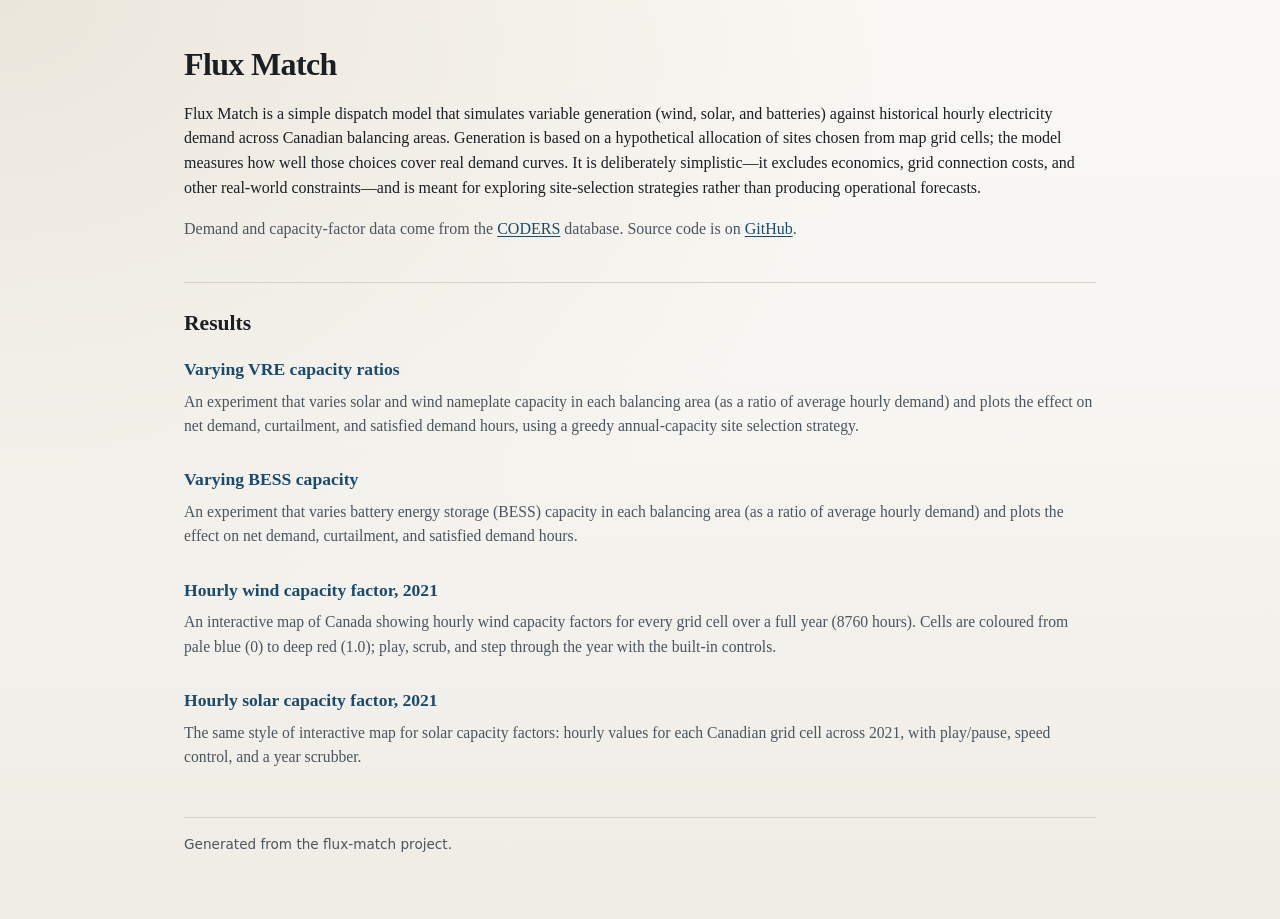
==== docs/index.html @ 7ee2c496 "Common CSS styles across articles" ====
<!DOCTYPE html>
<html lang="en">
<head>
  <meta charset="utf-8">
  <meta name="viewport" content="width=device-width, initial-scale=1">
  <title>Flux Match</title>
  <link rel="stylesheet" href="article.css">
</head>
<body>
  <main>
    <h1>Flux Match</h1>
    <p>
      Flux Match is a simple dispatch model that simulates variable generation
      (wind, solar, and batteries) against historical hourly electricity demand
      across Canadian balancing areas. Generation is based on a hypothetical
      allocation of sites chosen from map grid cells; the model measures how
      well those choices cover real demand curves. It is deliberately
      simplistic—it excludes economics, grid connection costs, and other
      real-world constraints—and is meant for exploring site-selection
      strategies rather than producing operational forecasts.
    </p>
    <p class="muted">
      Demand and capacity-factor data come from the
      <a href="https://coders.cme-emh.ca/">CODERS</a> database.
      Source code is on
      <a href="https://github.com/jarthorn/flux-match">GitHub</a>.
    </p>

    <h2>Results</h2>
    <ul class="results">
      <li>
        <h3><a href="vary-capacity-ratio.html">Varying VRE capacity ratios</a></h3>
        <p>
          An experiment that varies solar and wind nameplate capacity in each
          balancing area (as a ratio of average hourly demand) and plots the
          effect on net demand, curtailment, and satisfied demand hours, using
          a greedy annual-capacity site selection strategy.
        </p>
      </li>
      <li>
        <h3><a href="vary-bess-capacity.html">Varying BESS capacity</a></h3>
        <p>
          An experiment that varies battery energy storage (BESS) capacity in each
          balancing area (as a ratio of average hourly demand) and plots the
          effect on net demand, curtailment, and satisfied demand hours.
        </p>
      </li>
      <li>
        <h3><a href="cf-animation-wind-20261105-1019.html">Hourly wind capacity factor, 2021</a></h3>
        <p>
          An interactive map of Canada showing hourly wind capacity factors for
          every grid cell over a full year (8760 hours). Cells are coloured
          from pale blue (0) to deep red (1.0); play, scrub, and step through
          the year with the built-in controls.
        </p>
      </li>
      <li>
        <h3><a href="cf-animation-solar-20261105-1020.html">Hourly solar capacity factor, 2021</a></h3>
        <p>
          The same style of interactive map for solar capacity factors: hourly
          values for each Canadian grid cell across 2021, with play/pause,
          speed control, and a year scrubber.
        </p>
      </li>
    </ul>

    <footer>
      Generated from the flux-match project.
    </footer>
  </main>
</body>
</html>
---- docs/article.css ----
:root {
  --bg: #f7f6f2;
  --ink: #1a1f24;
  --muted: #4a5560;
  --rule: #d5d1c8;
  --panel: #ffffff;
  --link: #1a4a6e;
}
* { box-sizing: border-box; }
body {
  margin: 0;
  font-family: "Iowan Old Style", "Palatino Linotype", Palatino, Georgia, serif;
  color: var(--ink);
  background:
    radial-gradient(ellipse at top left, #ebe6dc 0%, transparent 50%),
    linear-gradient(180deg, #faf8f4 0%, var(--bg) 40%, #efece5 100%);
  line-height: 1.55;
}
main {
  max-width: 960px;
  margin: 0 auto;
  padding: 2.5rem 1.5rem 4rem;
}
h1 {
  font-size: 2rem;
  font-weight: 600;
  letter-spacing: -0.02em;
  margin: 0 0 0.75rem;
}
h2 {
  font-size: 1.35rem;
  font-weight: 600;
  margin: 2.5rem 0 1rem;
  padding-top: 1.5rem;
  border-top: 1px solid var(--rule);
}
p {
  margin: 0 0 1rem;
  color: var(--ink);
}
.lede {
  font-size: 1.1rem;
  color: var(--muted);
  max-width: 42rem;
  margin: 0 0 1.5rem;
}
.muted { color: var(--muted); }
a {
  color: var(--link);
  text-underline-offset: 0.12em;
}
a:hover { text-decoration-thickness: 2px; }
.meta {
  font-family: ui-sans-serif, system-ui, sans-serif;
  font-size: 0.85rem;
  color: var(--muted);
  border-top: 1px solid var(--rule);
  border-bottom: 1px solid var(--rule);
  padding: 0.85rem 0;
  margin-bottom: 2.5rem;
}
.meta dt {
  display: inline;
  font-weight: 600;
  color: var(--ink);
}
.meta dd {
  display: inline;
  margin: 0 1.25rem 0 0.35rem;
}
.chart {
  background: var(--panel);
  border: 1px solid var(--rule);
  border-radius: 4px;
  padding: 0.5rem 0.5rem 0.25rem;
  margin: 0 0 2rem;
  box-shadow: 0 1px 0 rgba(26, 31, 36, 0.04);
}
.chart-wrap { width: 100%; height: 420px; }
.results {
  list-style: none;
  padding: 0;
  margin: 0;
}
.results li {
  margin: 0 0 1.75rem;
}
.results h3 {
  font-size: 1.1rem;
  font-weight: 600;
  margin: 0 0 0.4rem;
}
.results h3 a { text-decoration: none; }
.results h3 a:hover { text-decoration: underline; }
.results p {
  margin: 0;
  color: var(--muted);
  font-size: 0.98rem;
}
footer {
  margin-top: 3rem;
  padding-top: 1rem;
  border-top: 1px solid var(--rule);
  font-family: ui-sans-serif, system-ui, sans-serif;
  font-size: 0.85rem;
  color: var(--muted);
}
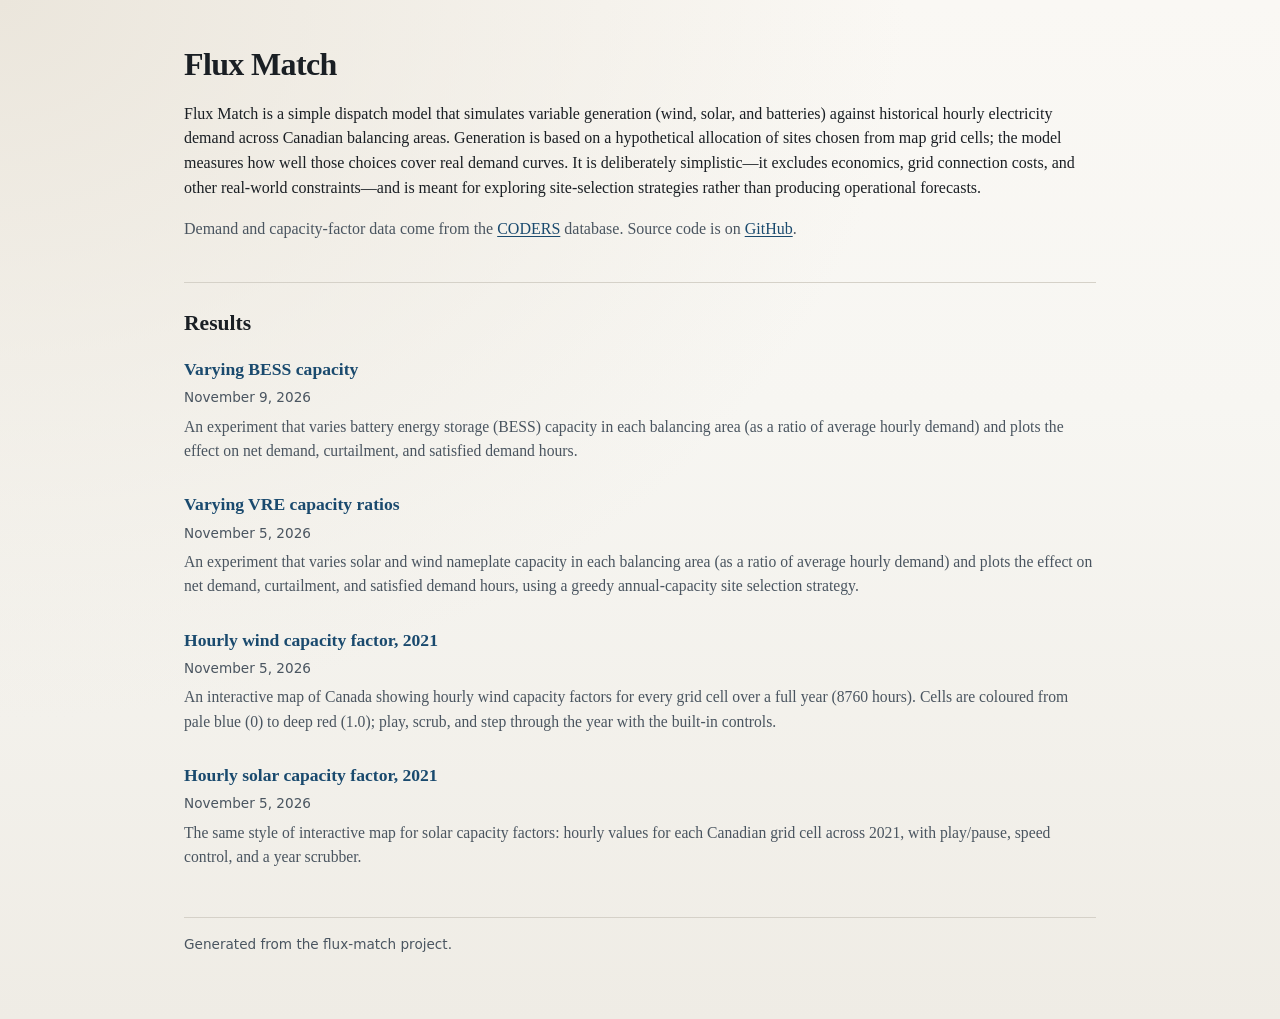
==== commit 4ea133a3: "Add publication date to articles" ====
--- a/docs/index.html
+++ b/docs/index.html
@@ -29,7 +29,17 @@
     <h2>Results</h2>
     <ul class="results">
       <li>
+        <h3><a href="vary-bess-capacity.html">Varying BESS capacity</a></h3>
+        <time class="pub-date" datetime="2026-11-09">November 9, 2026</time>
+        <p>
+          An experiment that varies battery energy storage (BESS) capacity in each
+          balancing area (as a ratio of average hourly demand) and plots the
+          effect on net demand, curtailment, and satisfied demand hours.
+        </p>
+      </li>
+      <li>
         <h3><a href="vary-capacity-ratio.html">Varying VRE capacity ratios</a></h3>
+        <time class="pub-date" datetime="2026-11-05">November 5, 2026</time>
         <p>
           An experiment that varies solar and wind nameplate capacity in each
           balancing area (as a ratio of average hourly demand) and plots the
@@ -38,15 +48,8 @@
         </p>
       </li>
       <li>
-        <h3><a href="vary-bess-capacity.html">Varying BESS capacity</a></h3>
-        <p>
-          An experiment that varies battery energy storage (BESS) capacity in each
-          balancing area (as a ratio of average hourly demand) and plots the
-          effect on net demand, curtailment, and satisfied demand hours.
-        </p>
-      </li>
-      <li>
         <h3><a href="cf-animation-wind-20261105-1019.html">Hourly wind capacity factor, 2021</a></h3>
+        <time class="pub-date" datetime="2026-11-05">November 5, 2026</time>
         <p>
           An interactive map of Canada showing hourly wind capacity factors for
           every grid cell over a full year (8760 hours). Cells are coloured
@@ -56,6 +59,7 @@
       </li>
       <li>
         <h3><a href="cf-animation-solar-20261105-1020.html">Hourly solar capacity factor, 2021</a></h3>
+        <time class="pub-date" datetime="2026-11-05">November 5, 2026</time>
         <p>
           The same style of interactive map for solar capacity factors: hourly
           values for each Canadian grid cell across 2021, with play/pause,
--- a/docs/article.css
+++ b/docs/article.css
@@ -88,10 +88,17 @@
 .results h3 {
   font-size: 1.1rem;
   font-weight: 600;
-  margin: 0 0 0.4rem;
+  margin: 0 0 0.25rem;
 }
 .results h3 a { text-decoration: none; }
 .results h3 a:hover { text-decoration: underline; }
+.results .pub-date {
+  display: block;
+  font-family: ui-sans-serif, system-ui, sans-serif;
+  font-size: 0.85rem;
+  color: var(--muted);
+  margin: 0 0 0.4rem;
+}
 .results p {
   margin: 0;
   color: var(--muted);
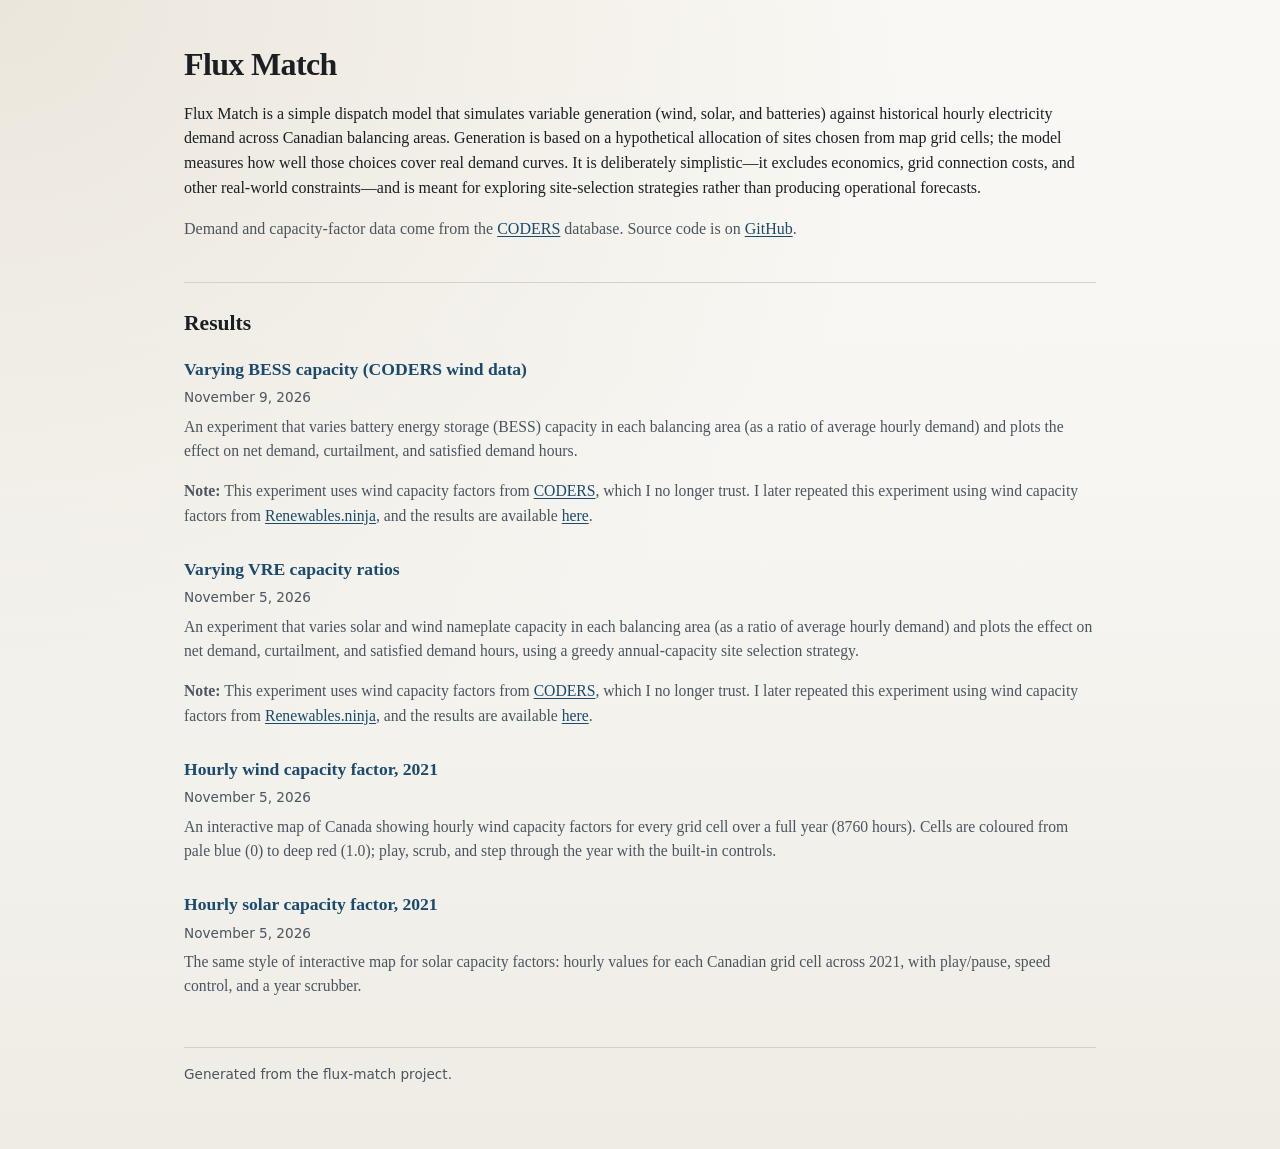
==== commit 0d371b5b: "Added note on coders CF wind data" ====
--- a/docs/index.html
+++ b/docs/index.html
@@ -29,12 +29,19 @@
     <h2>Results</h2>
     <ul class="results">
       <li>
-        <h3><a href="vary-bess-capacity.html">Varying BESS capacity</a></h3>
+        <h3><a href="vary-bess-capacity.html">Varying BESS capacity (CODERS wind data)</a></h3>
         <time class="pub-date" datetime="2026-11-09">November 9, 2026</time>
         <p>
           An experiment that varies battery energy storage (BESS) capacity in each
           balancing area (as a ratio of average hourly demand) and plots the
           effect on net demand, curtailment, and satisfied demand hours.
+        </p>
+        <p>
+          <strong>Note:</strong> This experiment uses wind capacity factors from
+          <a href="https://coders.cme-emh.ca/">CODERS</a>, which I no longer trust.
+          I later repeated this experiment using wind capacity factors from
+          <a href="https://renewables.ninja">Renewables.ninja</a>, and the results
+          are available <a href="vary-bess-capacity-renewables-ninja.html">here</a>.
         </p>
       </li>
       <li>
@@ -45,6 +52,13 @@
           balancing area (as a ratio of average hourly demand) and plots the
           effect on net demand, curtailment, and satisfied demand hours, using
           a greedy annual-capacity site selection strategy.
+        </p>
+        <p>
+          <strong>Note:</strong> This experiment uses wind capacity factors from
+          <a href="https://coders.cme-emh.ca/">CODERS</a>, which I no longer trust.
+          I later repeated this experiment using wind capacity factors from
+          <a href="https://renewables.ninja">Renewables.ninja</a>, and the results
+          are available <a href="vary-capacity-ratio-renewables-ninja.html">here</a>.
         </p>
       </li>
       <li>
--- a/docs/article.css
+++ b/docs/article.css
@@ -100,7 +100,7 @@
   margin: 0 0 0.4rem;
 }
 .results p {
-  margin: 0;
+  margin: 0 0 1rem;
   color: var(--muted);
   font-size: 0.98rem;
 }
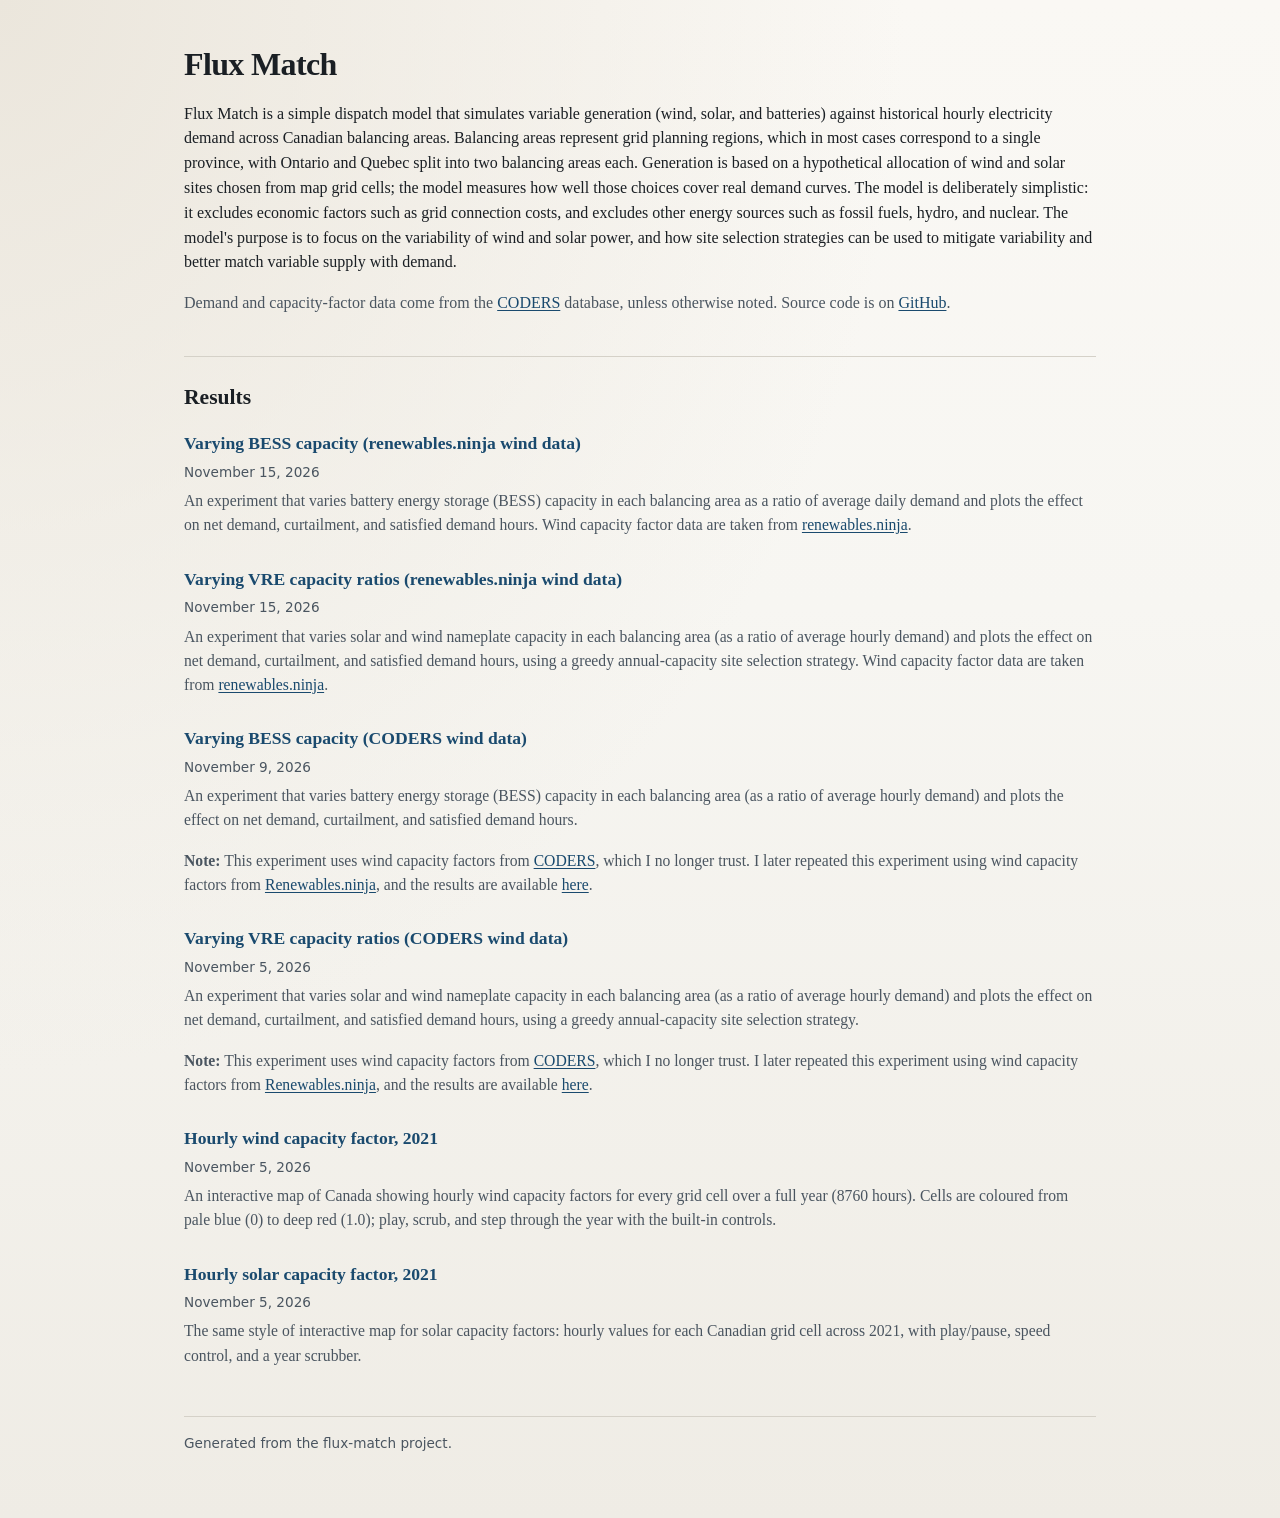
==== commit e9b5ff62: "Add results from bess and VRE capacity experiments using renewables.ninja wind data" ====
--- a/docs/index.html
+++ b/docs/index.html
@@ -12,22 +12,49 @@
     <p>
       Flux Match is a simple dispatch model that simulates variable generation
       (wind, solar, and batteries) against historical hourly electricity demand
-      across Canadian balancing areas. Generation is based on a hypothetical
-      allocation of sites chosen from map grid cells; the model measures how
-      well those choices cover real demand curves. It is deliberately
-      simplistic—it excludes economics, grid connection costs, and other
-      real-world constraints—and is meant for exploring site-selection
-      strategies rather than producing operational forecasts.
+      across Canadian balancing areas. Balancing areas represent grid planning regions,
+      which in most cases correspond to a single province, with Ontario and Quebec
+      split into two balancing areas each. Generation is based on a hypothetical
+      allocation of wind and solar sites chosen from map grid cells; the model measures
+      how well those choices cover real demand curves. The model is deliberately
+      simplistic: it excludes economic factors such as grid connection costs,
+      and excludes other energy sources such as fossil fuels, hydro, and nuclear.
+      The model's purpose is to focus on the variability of wind and solar power,
+      and how site selection strategies can be used to mitigate variability and
+      better match variable supply with demand.
     </p>
     <p class="muted">
       Demand and capacity-factor data come from the
-      <a href="https://coders.cme-emh.ca/">CODERS</a> database.
+      <a href="https://coders.cme-emh.ca/">CODERS</a> database, unless otherwise noted.
       Source code is on
       <a href="https://github.com/jarthorn/flux-match">GitHub</a>.
     </p>
 
     <h2>Results</h2>
     <ul class="results">
+      <li>
+        <h3><a href="vary-bess-capacity-renewables-ninja.html">Varying BESS capacity (renewables.ninja wind data)</a></h3>
+        <time class="pub-date" datetime="2026-11-15">November 15, 2026</time>
+        <p>
+          An experiment that varies battery energy storage (BESS) capacity in each
+          balancing area as a ratio of average daily demand and plots the
+          effect on net demand, curtailment, and satisfied demand hours.
+          Wind capacity factor data are taken from
+          <a href="https://www.renewables.ninja/">renewables.ninja</a>.
+        </p>
+      </li>
+      <li>
+        <h3><a href="vary-capacity-ratio-renewables-ninja.html">Varying VRE capacity ratios (renewables.ninja wind data)</a></h3>
+        <time class="pub-date" datetime="2026-11-15">November 15, 2026</time>
+        <p>
+          An experiment that varies solar and wind nameplate capacity in each
+          balancing area (as a ratio of average hourly demand) and plots the
+          effect on net demand, curtailment, and satisfied demand hours, using
+          a greedy annual-capacity site selection strategy.
+          Wind capacity factor data are taken from
+          <a href="https://www.renewables.ninja/">renewables.ninja</a>.
+        </p>
+      </li>
       <li>
         <h3><a href="vary-bess-capacity.html">Varying BESS capacity (CODERS wind data)</a></h3>
         <time class="pub-date" datetime="2026-11-09">November 9, 2026</time>
@@ -45,7 +72,7 @@
         </p>
       </li>
       <li>
-        <h3><a href="vary-capacity-ratio.html">Varying VRE capacity ratios</a></h3>
+        <h3><a href="vary-capacity-ratio.html">Varying VRE capacity ratios (CODERS wind data)</a></h3>
         <time class="pub-date" datetime="2026-11-05">November 5, 2026</time>
         <p>
           An experiment that varies solar and wind nameplate capacity in each
--- a/docs/article.css
+++ b/docs/article.css
@@ -41,7 +41,6 @@
 .lede {
   font-size: 1.1rem;
   color: var(--muted);
-  max-width: 42rem;
   margin: 0 0 1.5rem;
 }
 .muted { color: var(--muted); }
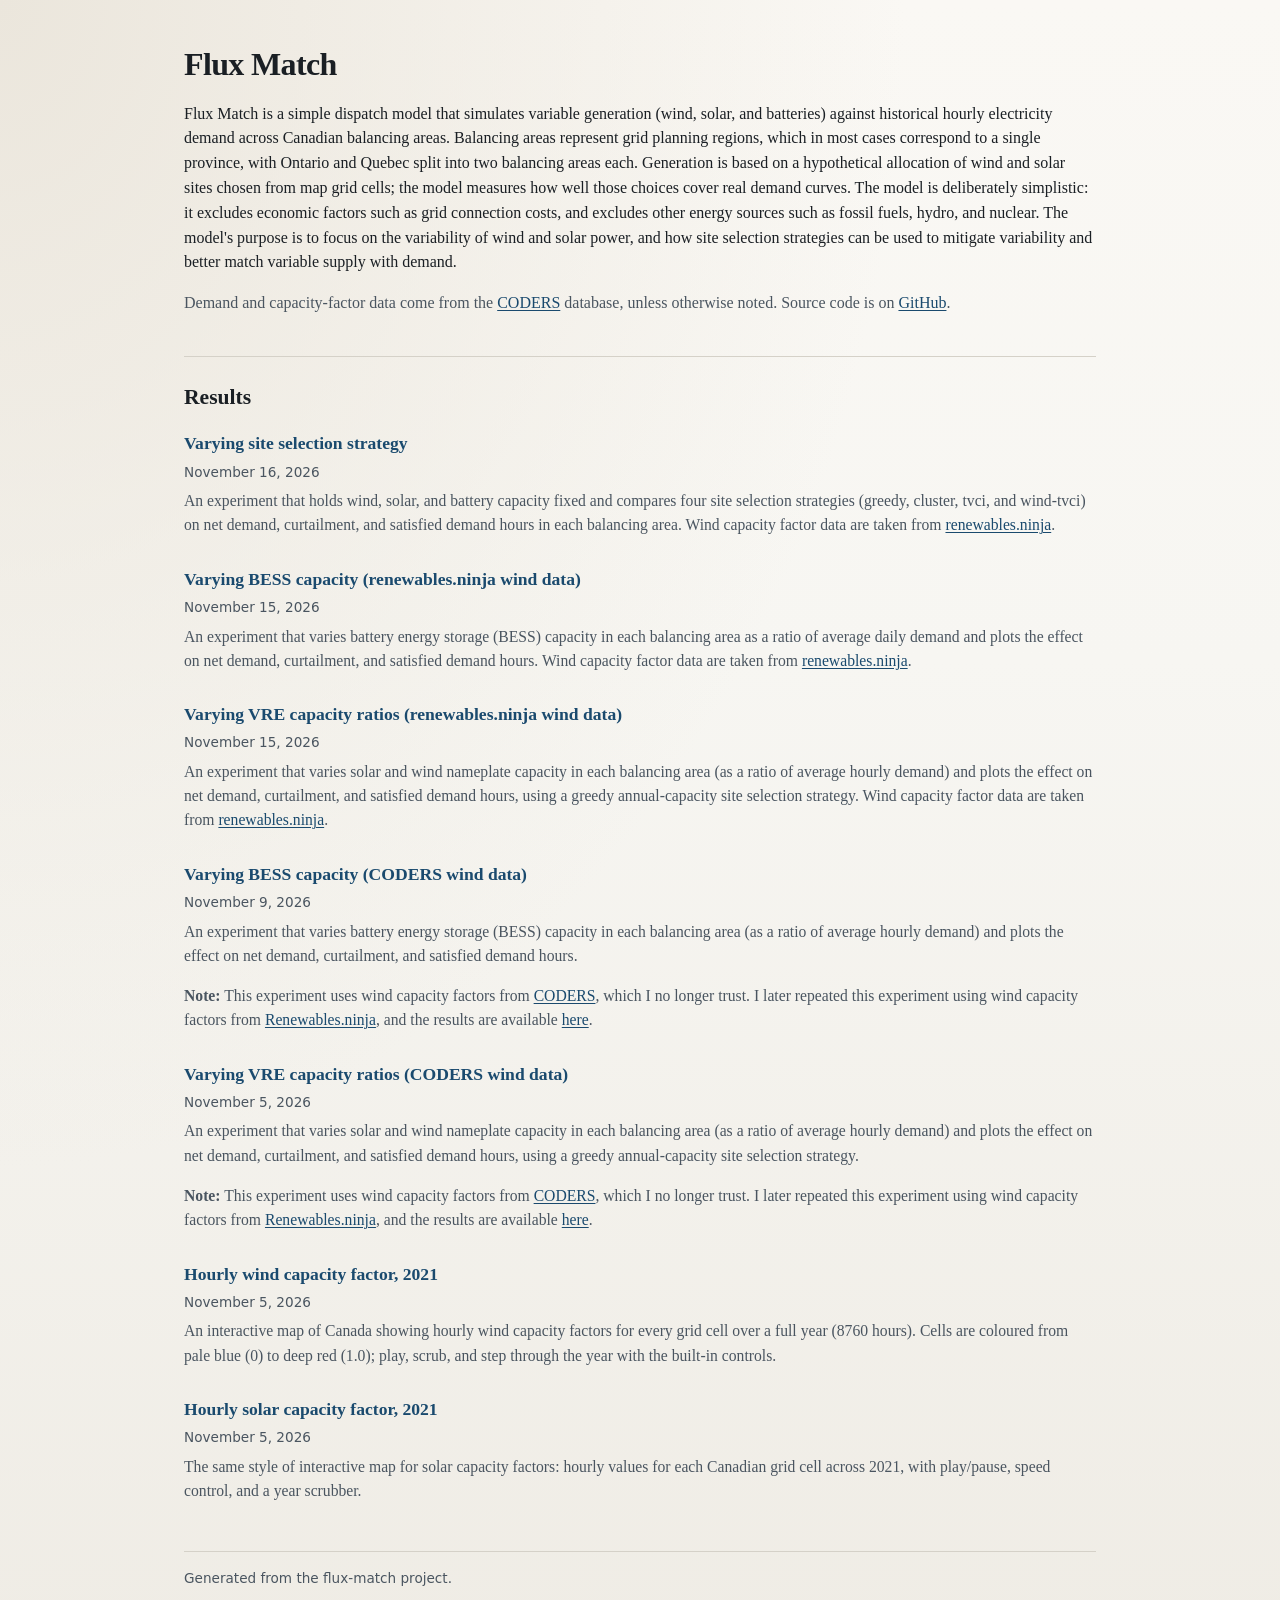
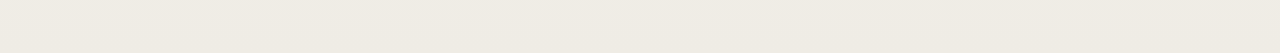
==== commit 3a93b2cb: "Publish summary of site selection experiment" ====
--- a/docs/index.html
+++ b/docs/index.html
@@ -32,6 +32,18 @@
 
     <h2>Results</h2>
     <ul class="results">
+      <li>
+        <h3><a href="vary-selection-strategy.html">Varying site selection strategy</a></h3>
+        <time class="pub-date" datetime="2026-11-16">November 16, 2026</time>
+        <p>
+          An experiment that holds wind, solar, and battery capacity fixed and
+          compares four site selection strategies (greedy, cluster, tvci, and
+          wind-tvci) on net demand, curtailment, and satisfied demand hours in
+          each balancing area.
+          Wind capacity factor data are taken from
+          <a href="https://www.renewables.ninja/">renewables.ninja</a>.
+        </p>
+      </li>
       <li>
         <h3><a href="vary-bess-capacity-renewables-ninja.html">Varying BESS capacity (renewables.ninja wind data)</a></h3>
         <time class="pub-date" datetime="2026-11-15">November 15, 2026</time>
--- a/docs/article.css
+++ b/docs/article.css
@@ -67,6 +67,17 @@
   display: inline;
   margin: 0 1.25rem 0 0.35rem;
 }
+.strategies {
+  margin: 0 0 1.75rem;
+}
+.strategies dt {
+  font-weight: 600;
+  margin: 0.9rem 0 0.15rem;
+}
+.strategies dt:first-child { margin-top: 0; }
+.strategies dd {
+  margin: 0;
+}
 .chart {
   background: var(--panel);
   border: 1px solid var(--rule);
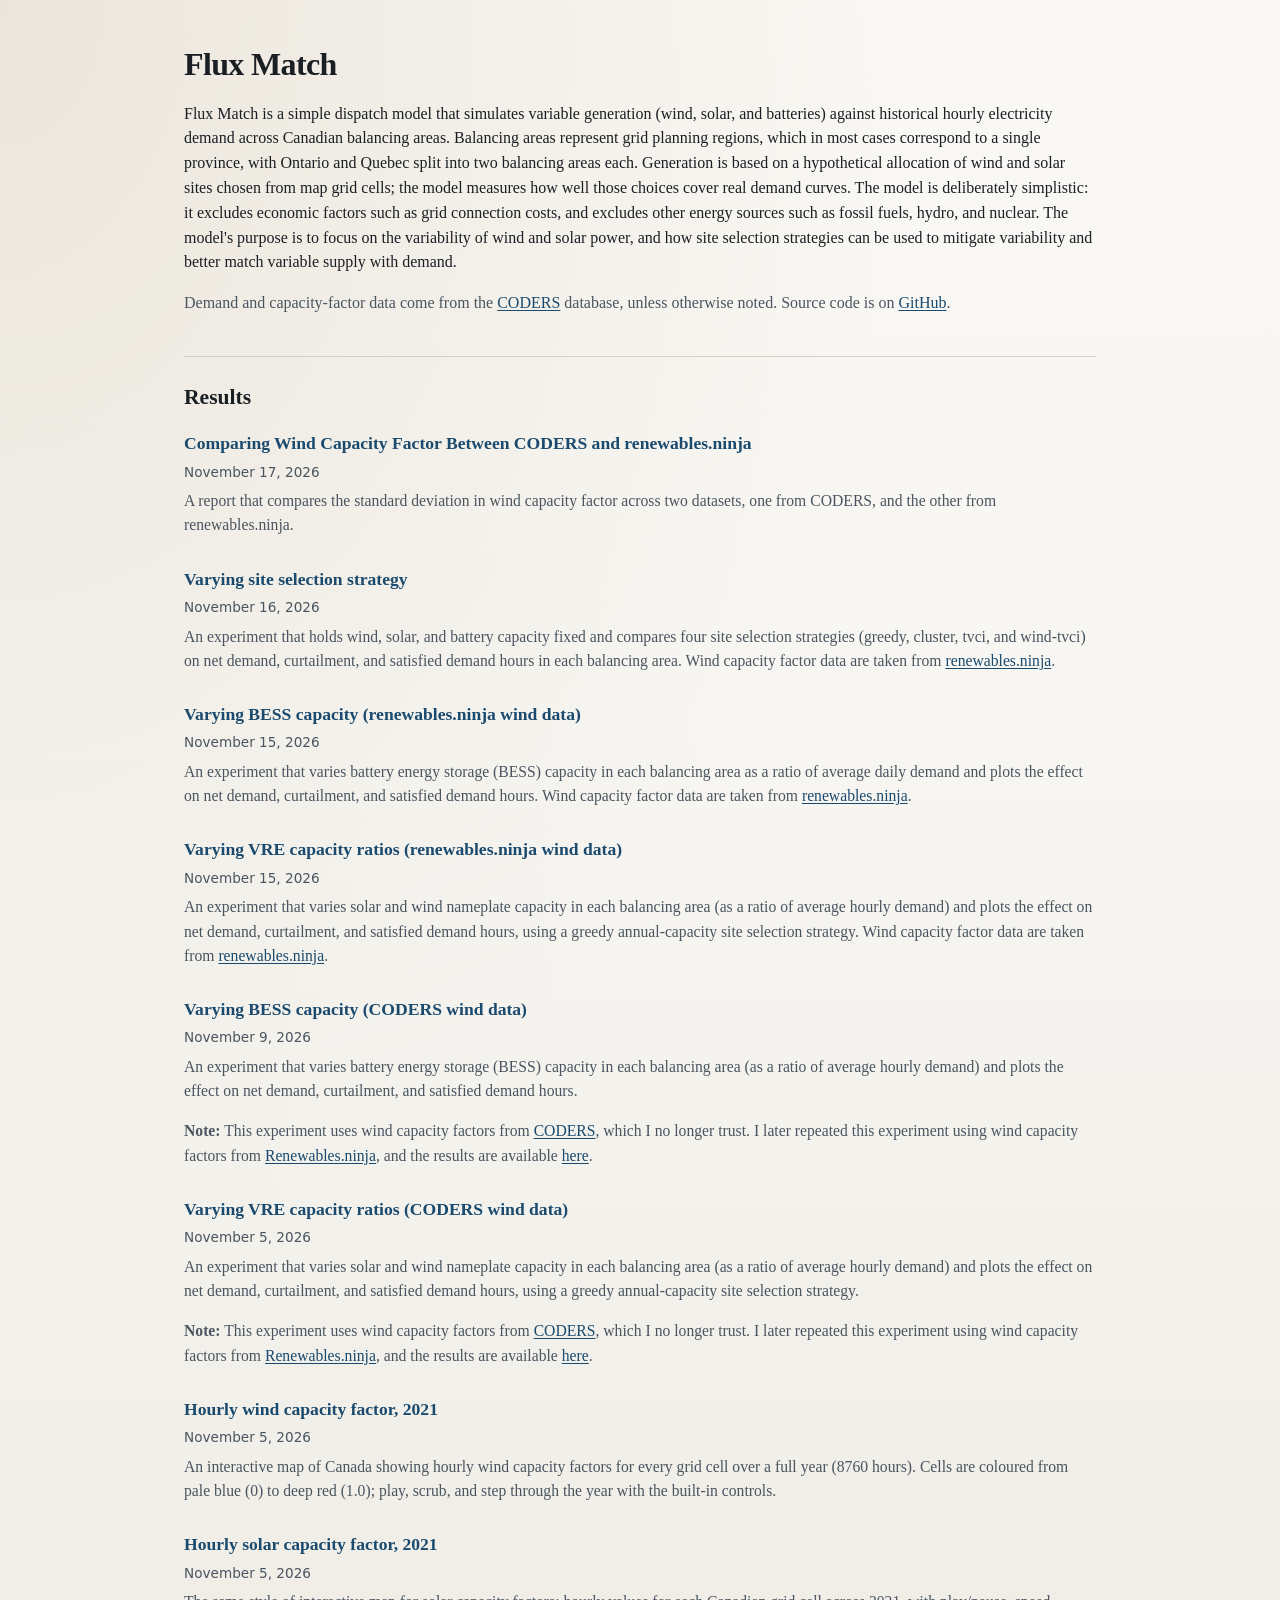
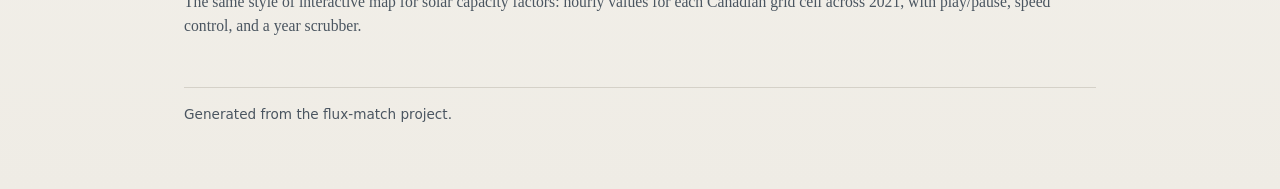
==== commit 6cac13cc: "Publish summary analysis of CF data between coders/ninja" ====
--- a/docs/index.html
+++ b/docs/index.html
@@ -32,6 +32,13 @@
 
     <h2>Results</h2>
     <ul class="results">
+      <li>
+        <h3><a href="cf-stats-compare-20261115-1025.html">Comparing Wind Capacity Factor Between CODERS and renewables.ninja</a></h3>
+        <time class="pub-date" datetime="2026-11-17">November 17, 2026</time>
+        <p>
+          A report that compares the standard deviation in wind capacity factor across two datasets, one from CODERS, and the other from renewables.ninja.
+        </p>
+      </li>
       <li>
         <h3><a href="vary-selection-strategy.html">Varying site selection strategy</a></h3>
         <time class="pub-date" datetime="2026-11-16">November 16, 2026</time>
--- a/docs/article.css
+++ b/docs/article.css
@@ -75,6 +75,11 @@
   margin: 0.9rem 0 0.15rem;
 }
 .strategies dt:first-child { margin-top: 0; }
+.meta + h2 {
+  border-top: none;
+  margin-top: 2rem;
+  padding-top: 0;
+}
 .strategies dd {
   margin: 0;
 }
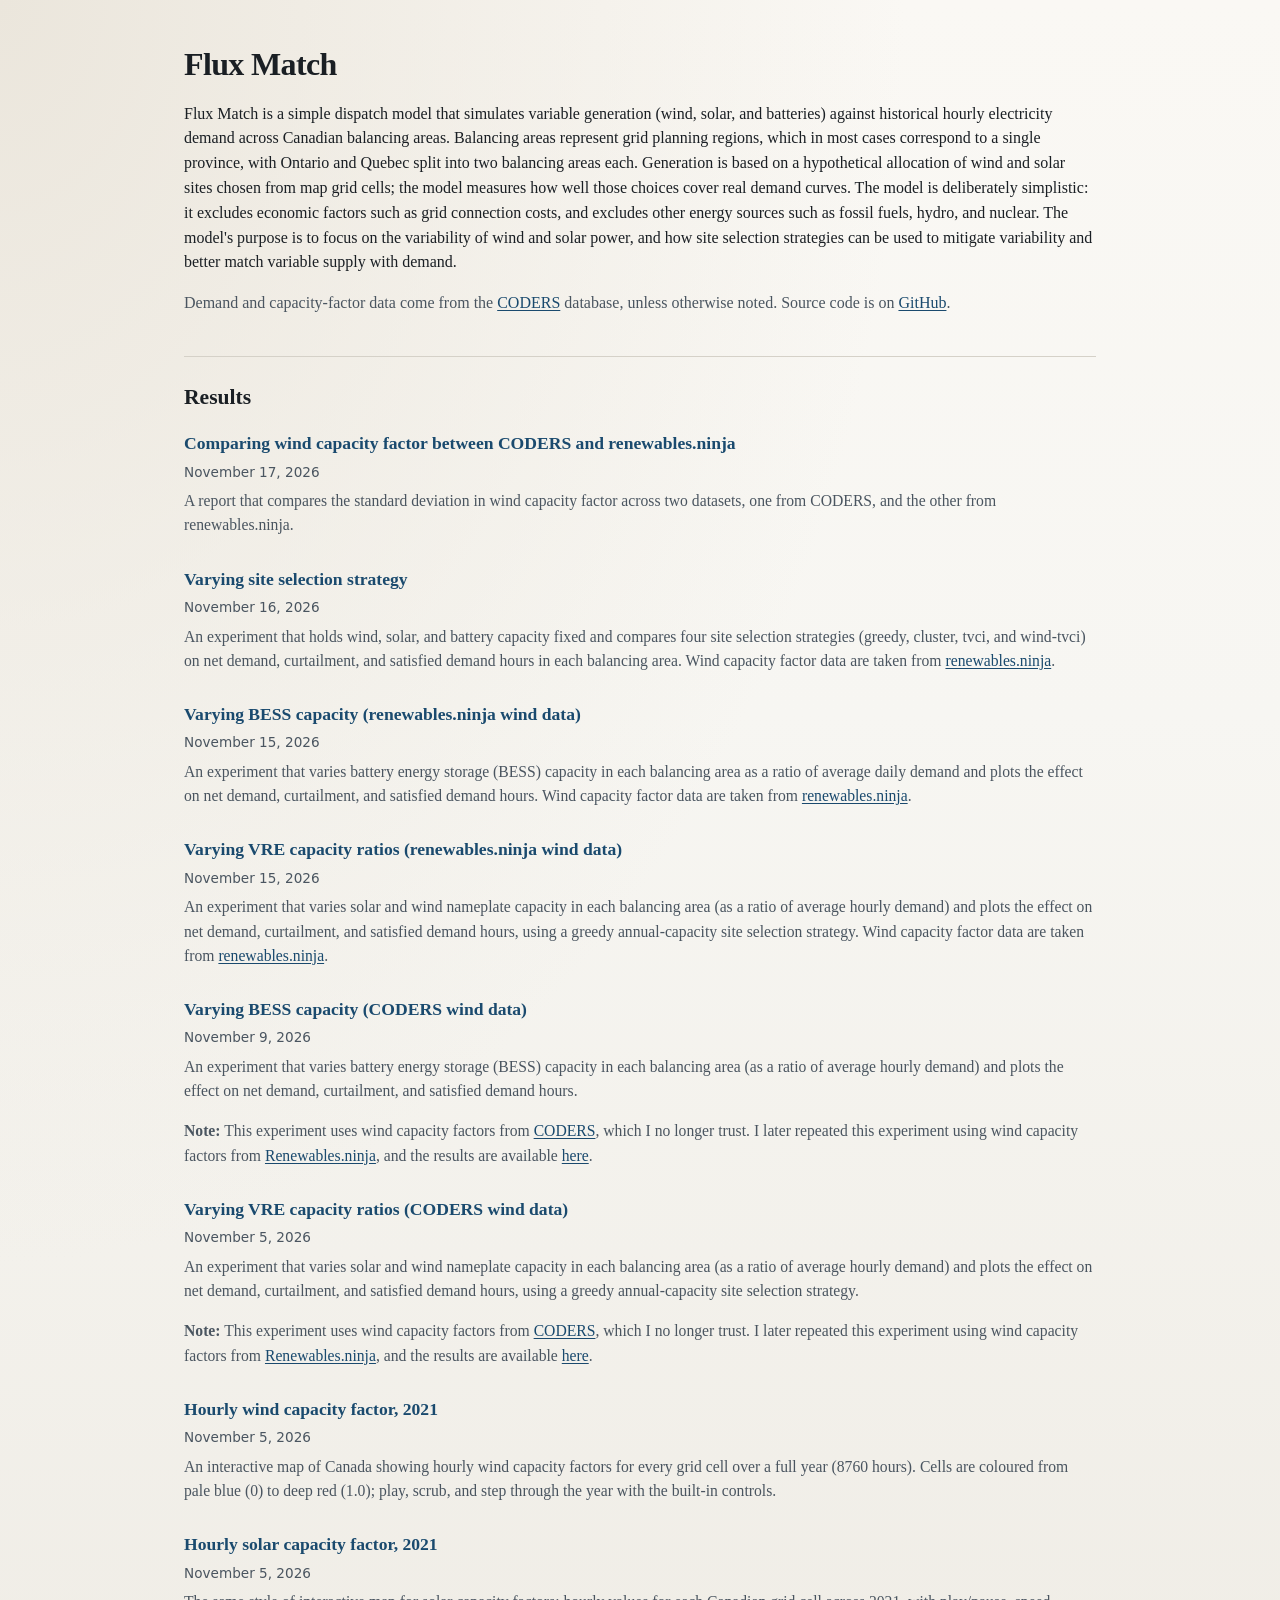
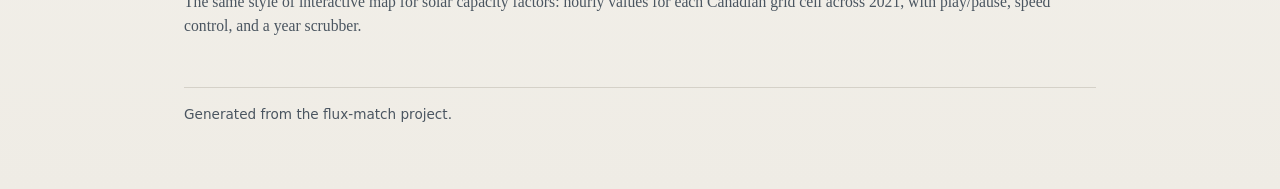
==== commit 8eefa388: "Fix case" ====
--- a/docs/index.html
+++ b/docs/index.html
@@ -33,7 +33,7 @@
     <h2>Results</h2>
     <ul class="results">
       <li>
-        <h3><a href="cf-stats-compare-20261115-1025.html">Comparing Wind Capacity Factor Between CODERS and renewables.ninja</a></h3>
+        <h3><a href="cf-stats-compare-20261115-1025.html">Comparing wind capacity factor between CODERS and renewables.ninja</a></h3>
         <time class="pub-date" datetime="2026-11-17">November 17, 2026</time>
         <p>
           A report that compares the standard deviation in wind capacity factor across two datasets, one from CODERS, and the other from renewables.ninja.
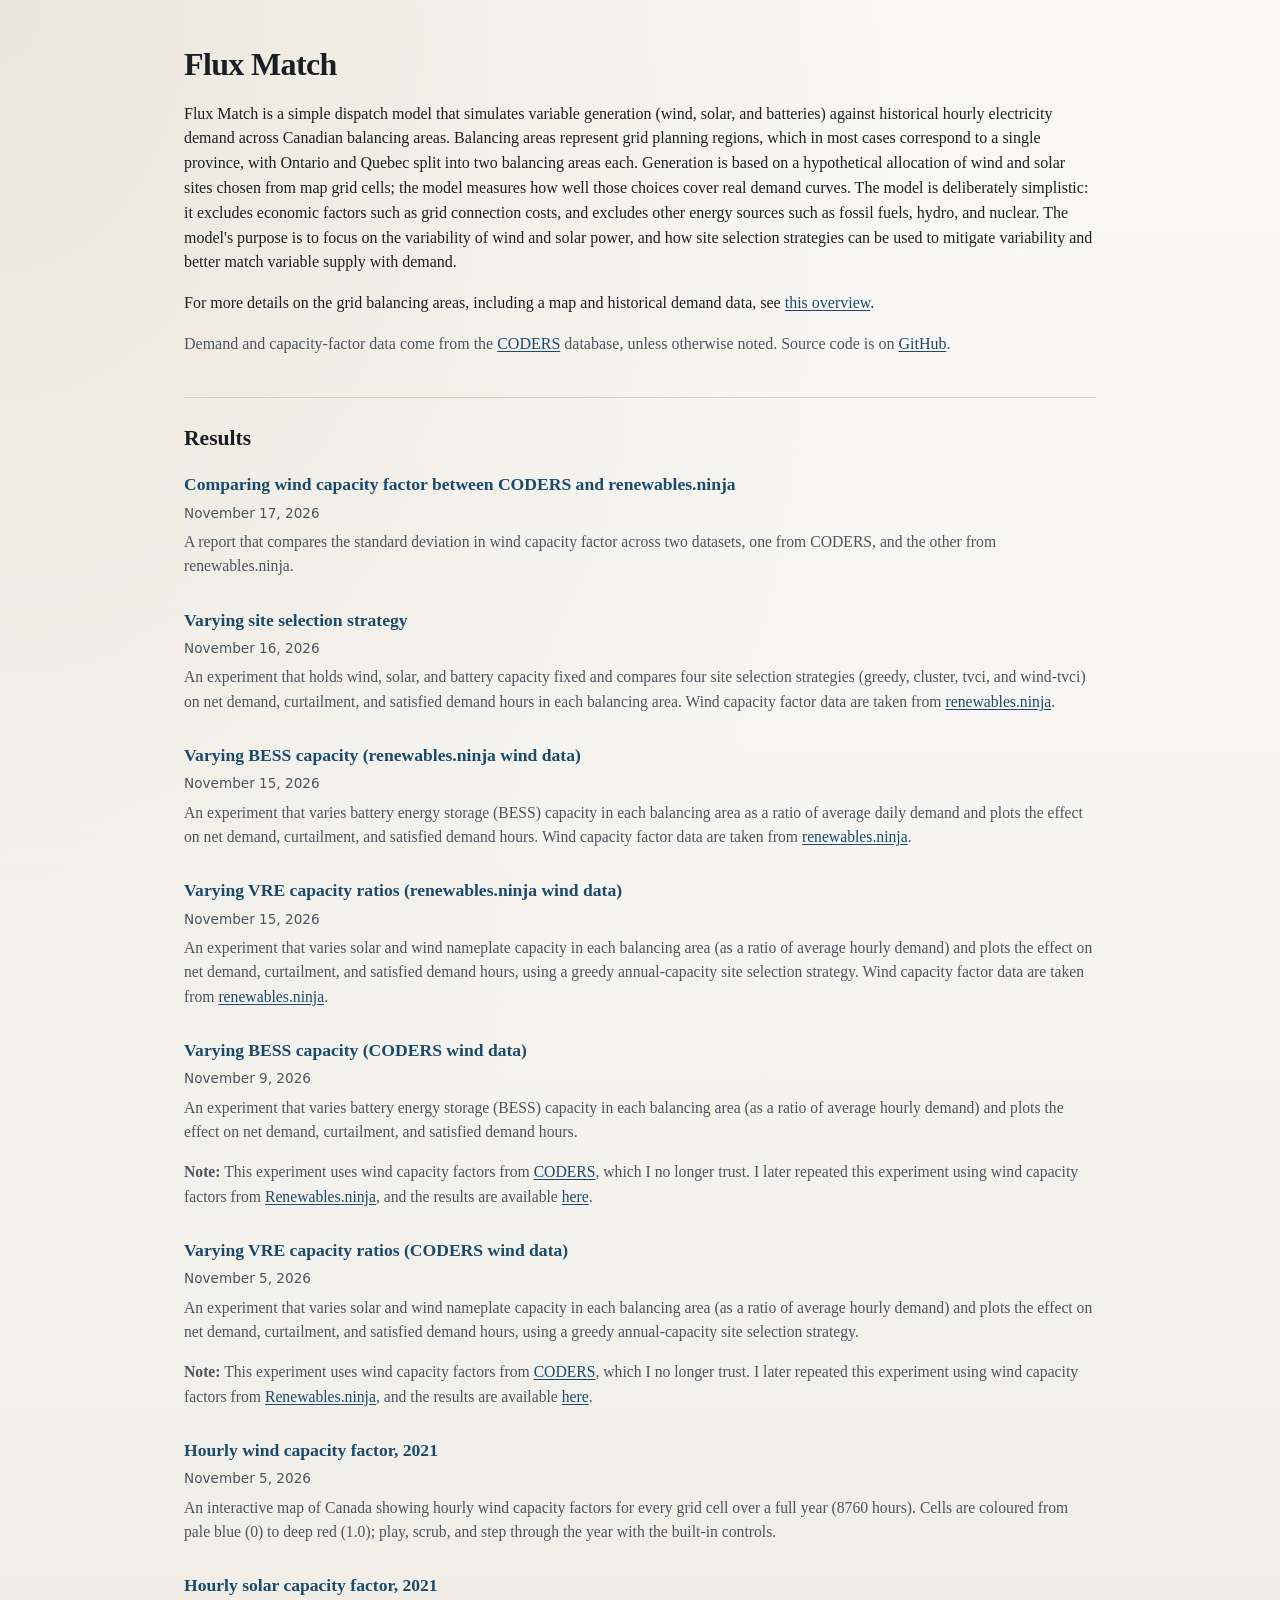
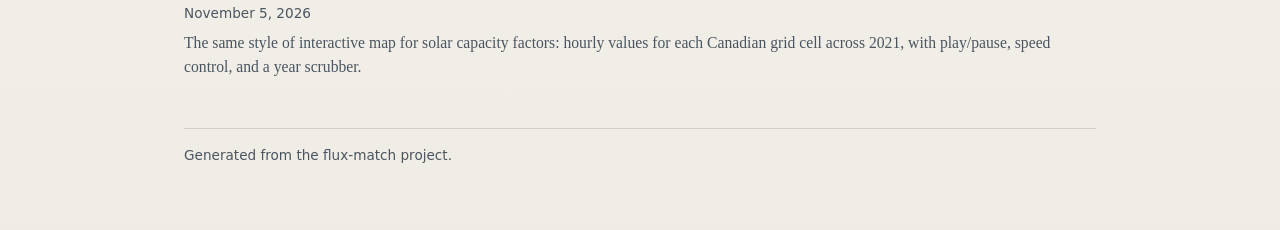
==== commit d4debd51: "Add BA overview and update BESS results with UTC fix" ====
--- a/docs/index.html
+++ b/docs/index.html
@@ -22,6 +22,10 @@
       The model's purpose is to focus on the variability of wind and solar power,
       and how site selection strategies can be used to mitigate variability and
       better match variable supply with demand.
+    </p>
+    <p>
+      For more details on the grid balancing areas, including a map and historical demand
+      data, see <a href="ba-overview-20261119-1025.html">this overview</a>.
     </p>
     <p class="muted">
       Demand and capacity-factor data come from the
